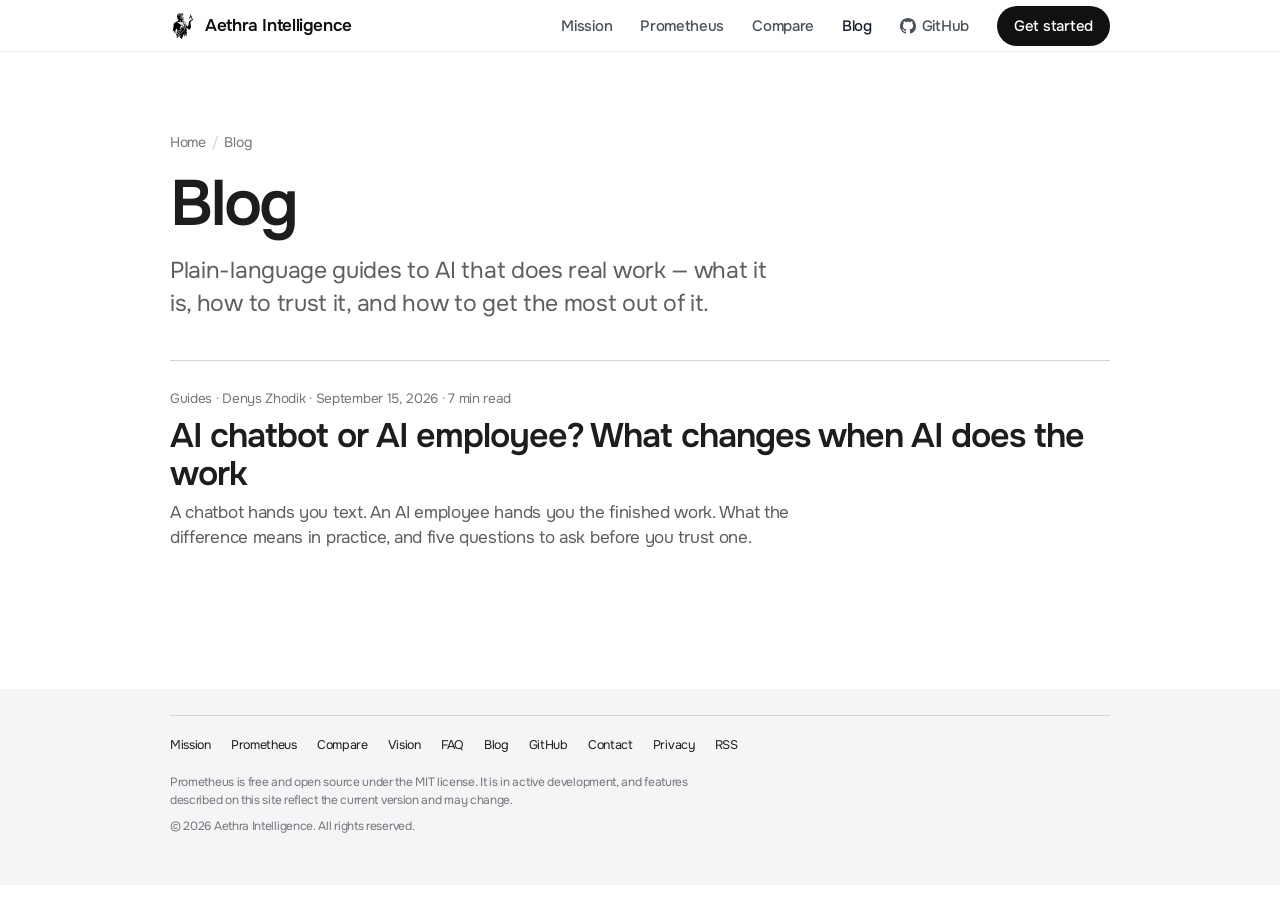
==== blog/index.html @ c2abdaa2 "first commit" ====
<!DOCTYPE html>
<html lang="en">
<head>
<meta charset="utf-8">
<meta name="viewport" content="width=device-width, initial-scale=1">
<title>Blog — Guides to AI That Does Real Work | Aethra Intelligence</title>
<meta name="description" content="Plain-language guides from Aethra Intelligence on AI employees, AI agents, running AI on your own computer and getting real work done with Prometheus.">
<link rel="canonical" href="https://aethraintelligence.com/blog/">
<meta name="robots" content="index, follow, max-image-preview:large, max-snippet:-1">
<meta name="theme-color" content="#ffffff">

<meta property="og:type" content="website">
<meta property="og:site_name" content="Aethra Intelligence">
<meta property="og:locale" content="en_US">
<meta property="og:url" content="https://aethraintelligence.com/blog/">
<meta property="og:title" content="Blog — Guides to AI That Does Real Work">
<meta property="og:description" content="Plain-language guides from Aethra Intelligence on AI employees, AI agents, running AI on your own computer and getting real work done with Prometheus.">
<meta property="og:image" content="https://aethraintelligence.com/assets/img/og-default.png">
<meta property="og:image:width" content="1200">
<meta property="og:image:height" content="630">
<meta name="twitter:card" content="summary_large_image">

<link rel="icon" href="../favicon.svg" type="image/svg+xml">
<link rel="icon" href="../favicon-32.png" sizes="32x32" type="image/png">
<link rel="apple-touch-icon" href="../apple-touch-icon.png">
<link rel="manifest" href="../site.webmanifest">
<link rel="alternate" type="application/rss+xml" title="Aethra Intelligence Blog" href="../feed.xml">
<link rel="preload" href="../assets/fonts/onest-latin-wght-normal.woff2" as="font" type="font/woff2" crossorigin>
<link rel="stylesheet" href="../assets/css/site.css">

<script type="application/ld+json">
{
  "@context": "https://schema.org",
  "@graph": [
    {
      "@type": "Blog",
      "@id": "https://aethraintelligence.com/blog/#blog",
      "name": "Aethra Intelligence Blog",
      "url": "https://aethraintelligence.com/blog/",
      "inLanguage": "en",
      "publisher": { "@id": "https://aethraintelligence.com/#organization" },
      "blogPost": [
        { "@type": "BlogPosting", "headline": "AI chatbot or AI employee? What changes when AI does the work", "url": "https://aethraintelligence.com/blog/ai-chatbot-vs-ai-employee/", "datePublished": "2026-09-15T09:00:00Z", "author": { "@type": "Person", "@id": "https://aethraintelligence.com/authors/denys-zhodik/#person", "name": "Denys Zhodik", "url": "https://aethraintelligence.com/authors/denys-zhodik/" } }
      ]
    },
    {
      "@type": "BreadcrumbList",
      "itemListElement": [
        { "@type": "ListItem", "position": 1, "name": "Home", "item": "https://aethraintelligence.com/" },
        { "@type": "ListItem", "position": 2, "name": "Blog" }
      ]
    }
  ]
}
</script>
</head>
<body>
<a class="skip" href="#main">Skip to content</a>

<header class="top">
  <div class="w">
    <a class="brand" href="../" aria-label="Aethra Intelligence home">
      <img class="brand-mark on-light" src="../assets/brand/logo.svg" alt="" width="26" height="26"><img class="brand-mark on-dark" src="../assets/brand/logo-white.svg" alt="" width="26" height="26">
      Aethra Intelligence
    </a>
    <nav class="desknav" aria-label="Main">
      <a href="../#mission">Mission</a>
      <a href="../#prometheus">Prometheus</a>
      <a href="../#compare">Compare</a>
      <a href="../blog/" aria-current="page">Blog</a>
      <a class="gh" href="https://github.com/ysz7/Prometheus" rel="noopener">
        <svg viewBox="0 0 16 16" aria-hidden="true"><path fill="currentColor" d="M8 0C3.58 0 0 3.58 0 8c0 3.54 2.29 6.53 5.47 7.59.4.07.55-.17.55-.38 0-.19-.01-.82-.01-1.49-2.01.37-2.53-.49-2.69-.94-.09-.23-.48-.94-.82-1.13-.28-.15-.68-.52-.01-.53.63-.01 1.08.58 1.23.82.72 1.21 1.87.87 2.33.66.07-.52.28-.87.51-1.07-1.78-.2-3.64-.89-3.64-3.95 0-.87.31-1.59.82-2.15-.08-.2-.36-1.02.08-2.12 0 0 .67-.21 2.2.82.64-.18 1.32-.27 2-.27.68 0 1.36.09 2 .27 1.53-1.04 2.2-.82 2.2-.82.44 1.1.16 1.92.08 2.12.51.56.82 1.27.82 2.15 0 3.07-1.87 3.75-3.65 3.95.29.25.54.73.54 1.48 0 1.07-.01 1.93-.01 2.2 0 .21.15.46.55.38A8.013 8.013 0 0016 8c0-4.42-3.58-8-8-8z"/></svg>
        GitHub
      </a>
      <a class="pill pill-sm pill-ink" href="../#install">Get started</a>
    </nav>
    <button class="burger" id="burger" type="button" aria-expanded="false" aria-controls="menu">Menu</button>
  </div>
</header>

<nav class="menu" id="menu" aria-label="Menu" aria-hidden="true">
  <div class="menu-in">
    <a href="../#mission">Mission</a>
    <a href="../#prometheus">Prometheus</a>
    <a href="../#compare">Compare</a>
    <a href="../#install">Install</a>
    <a href="../#faq">FAQ</a>
    <a href="../blog/">Blog</a>
    <a class="gh" href="https://github.com/ysz7/Prometheus" rel="noopener">
      <svg viewBox="0 0 16 16" aria-hidden="true"><path fill="currentColor" d="M8 0C3.58 0 0 3.58 0 8c0 3.54 2.29 6.53 5.47 7.59.4.07.55-.17.55-.38 0-.19-.01-.82-.01-1.49-2.01.37-2.53-.49-2.69-.94-.09-.23-.48-.94-.82-1.13-.28-.15-.68-.52-.01-.53.63-.01 1.08.58 1.23.82.72 1.21 1.87.87 2.33.66.07-.52.28-.87.51-1.07-1.78-.2-3.64-.89-3.64-3.95 0-.87.31-1.59.82-2.15-.08-.2-.36-1.02.08-2.12 0 0 .67-.21 2.2.82.64-.18 1.32-.27 2-.27.68 0 1.36.09 2 .27 1.53-1.04 2.2-.82 2.2-.82.44 1.1.16 1.92.08 2.12.51.56.82 1.27.82 2.15 0 3.07-1.87 3.75-3.65 3.95.29.25.54.73.54 1.48 0 1.07-.01 1.93-.01 2.2 0 .21.15.46.55.38A8.013 8.013 0 0016 8c0-4.42-3.58-8-8-8z"/></svg>
      GitHub
    </a>
    <div class="m-cta"><a class="pill pill-ink" href="../#install">Get started</a></div>
  </div>
</nav>

<main id="main" class="page">
  <div class="w">
    <nav class="crumbs" aria-label="Breadcrumb">
      <ol>
        <li><a href="../">Home</a></li>
        <li aria-current="page">Blog</li>
      </ol>
    </nav>
    <h1 class="page-title">Blog</h1>
    <p class="lede">Plain-language guides to AI that does real work — what it is, how to trust it, and how to get the most out of it.</p>

    <!-- NEW ARTICLE: add an <li> at the TOP of this list (newest first). -->
    <ol class="post-list" reversed>
      <li>
        <a href="../blog/ai-chatbot-vs-ai-employee/">
          <p class="meta">Guides · Denys Zhodik · <time datetime="2026-09-15">September 15, 2026</time> · 7 min read</p>
          <h2>AI chatbot or AI employee? What changes when AI does the work</h2>
          <p>A chatbot hands you text. An AI employee hands you the finished work. What the difference means in practice, and five questions to ask before you trust one.</p>
        </a>
      </li>
    </ol>
  </div>
</main>

<footer>
  <div class="w">
    <div class="rule">
      <nav class="fnav" aria-label="Footer">
        <a href="../#mission">Mission</a>
        <a href="../#prometheus">Prometheus</a>
        <a href="../#compare">Compare</a>
        <a href="../#vision">Vision</a>
        <a href="../#faq">FAQ</a>
        <a href="../blog/">Blog</a>
        <a href="https://github.com/ysz7/Prometheus" rel="noopener">GitHub</a>
        <a href="mailto:support@aethraintelligence.com">Contact</a>
        <a href="../privacy/">Privacy</a>
        <a href="../feed.xml">RSS</a>
      </nav>
      <p>Prometheus is free and open source under the MIT license. It is in active development, and features described on this site reflect the current version and may change.</p>
      <p>© 2026 Aethra Intelligence. All rights reserved.</p>
    </div>
  </div>
</footer>

<script src="../assets/js/site.js" defer></script>
</body>
</html>
---- assets/css/site.css ----
/* Aethra Intelligence — one stylesheet for every page. */

@font-face{
  font-family:"Onest";font-style:normal;font-weight:100 900;font-display:swap;
  src:url("../fonts/onest-latin-wght-normal.woff2") format("woff2");
  unicode-range:U+0000-00FF,U+0131,U+0152-0153,U+02BB-02BC,U+02C6,U+02DA,U+02DC,U+0304,U+0308,U+0329,U+2000-206F,U+20AC,U+2122,U+2191,U+2193,U+2212,U+2215,U+FEFF,U+FFFD;
}
@font-face{
  font-family:"Onest";font-style:normal;font-weight:100 900;font-display:swap;
  src:url("../fonts/onest-latin-ext-wght-normal.woff2") format("woff2");
  unicode-range:U+0100-02BA,U+02BD-02C5,U+02C7-02CC,U+02CE-02D7,U+02DD-02FF,U+1D00-1DBF,U+1E00-1E9F,U+1EF2-1EFF,U+2020,U+20A0-20AB,U+20AD-20C0,U+2113,U+2C60-2C7F,U+A720-A7FF;
}

:root{
  --ink:#111113;
  --ink-hover:#000;
  --text:#1D1D1F;
  --grey:#5E5E63;
  --grey-2:#76767B;
  --panel:#F5F5F7;
  --hair:#D2D2D7;
  --sky-ink:#16212C;
  --sky-text:#34424F;
  --ok:#2E7D4F;
  --font:"Onest", -apple-system, BlinkMacSystemFont, "Helvetica Neue", Arial, sans-serif;
  --gut:20px;
  --max:1020px;
  --bar:48px;
}
@media (min-width:744px){ :root{ --gut:40px; --bar:52px; } }

*{box-sizing:border-box;-webkit-tap-highlight-color:transparent;}
html{-webkit-text-size-adjust:100%;scroll-behavior:smooth;scroll-padding-top:calc(var(--bar) + 12px);}
body{
  margin:0;background:#fff;color:var(--text);
  font-family:var(--font);
  font-size:17px;line-height:1.47;letter-spacing:-.018em;
  -webkit-font-smoothing:antialiased;
  overflow-x:hidden;
}
body.locked{overflow:hidden;}
a{color:inherit;text-decoration:none;}
img{display:block;max-width:100%;height:auto;}
:focus-visible{outline:2.5px solid var(--ink);outline-offset:3px;border-radius:6px;}

.w{width:100%;max-width:var(--max);margin:0 auto;padding:0 var(--gut);}
.sr-only{position:absolute;width:1px;height:1px;padding:0;margin:-1px;overflow:hidden;clip:rect(0,0,0,0);white-space:nowrap;border:0;}
.skip{position:fixed;left:12px;top:-60px;z-index:100;background:var(--ink);color:#fff;padding:10px 16px;border-radius:10px;font-size:15px;}
.skip:focus{top:12px;}

/* ── header ─────────────────── */
.top{
  position:fixed;left:0;right:0;top:0;z-index:80;height:var(--bar);
  background:rgba(255,255,255,.88);
  backdrop-filter:saturate(180%) blur(20px);
  -webkit-backdrop-filter:saturate(180%) blur(20px);
  border-bottom:1px solid rgba(0,0,0,.07);
  transition:background .35s ease, border-color .35s ease;
}
/* Over the hero the bar is see-through and its type is white, like the hero's.
   A soft shadow keeps white legible where the sky turns pale. */
.top.over{background:transparent;border-bottom-color:transparent;backdrop-filter:none;-webkit-backdrop-filter:none;}
.top.over .brand,.top.over .burger,.top.over .desknav a:not(.pill){color:#fff;text-shadow:0 1px 10px rgba(30,45,62,.35);}
.top.over .desknav a:not(.pill){color:rgba(255,255,255,.92);}
.top.over .desknav a:not(.pill):hover{color:#fff;}
.top.over .gh svg{filter:drop-shadow(0 1px 6px rgba(30,45,62,.35));}
.top .w{display:flex;align-items:center;justify-content:space-between;height:var(--bar);}
.brand{display:inline-flex;align-items:center;gap:9px;font-size:16px;font-weight:600;letter-spacing:-.022em;color:var(--ink);}
.brand-mark{width:26px;height:26px;flex:none;}
.brand .on-dark{display:none;}
.top.over .brand .on-light{display:none;}
.top.over .brand .on-dark{display:block;filter:drop-shadow(0 1px 6px rgba(30,45,62,.35));}
@media (min-width:744px){.brand{font-size:17px;}}
.burger{
  -webkit-appearance:none;appearance:none;
  background:none;border:0;padding:8px 0 8px 16px;margin:0;
  font-family:inherit;font-size:15px;font-weight:500;letter-spacing:-.018em;
  color:var(--text);cursor:pointer;min-width:52px;text-align:right;
}
.desknav{display:none;gap:28px;}
.desknav a{font-size:15px;font-weight:500;color:rgba(22,33,44,.78);transition:color .2s;}
.desknav a:hover,.desknav a[aria-current="page"]{color:var(--sky-ink);}
.desknav .gh{display:inline-flex;align-items:center;gap:6px;}
.gh svg{width:16px;height:16px;flex:none;}
.desknav a.pill-ink{color:#fff;}
.desknav a.pill-ink:hover{color:#fff;}
@media (min-width:1000px){
  .desknav{display:flex;align-items:center;}
  .burger{display:none;}
}

/* menu overlay */
.menu{
  position:fixed;left:0;right:0;top:var(--bar);bottom:0;z-index:75;
  background:#fff;padding:14px var(--gut) 40px;
  overflow-y:auto;visibility:hidden;
  opacity:0;transform:translateY(-8px);pointer-events:none;
  transition:opacity .26s ease, transform .26s cubic-bezier(.28,.11,.32,1), visibility 0s linear .26s;
}
.menu.open{opacity:1;transform:none;pointer-events:auto;visibility:visible;transition-delay:0s;}
.menu-in{max-width:var(--max);margin:0 auto;}
.menu a{
  display:flex;align-items:center;gap:10px;padding:15px 0;
  font-size:26px;font-weight:600;letter-spacing:-.028em;
  border-bottom:1px solid rgba(0,0,0,.07);
}
.menu .gh svg{width:22px;height:22px;}
.menu .m-cta{margin-top:26px;}
.menu .m-cta a{
  display:flex;width:100%;padding:14px 24px;border-bottom:0;
  font-size:16px;font-weight:500;letter-spacing:-.018em;
}

/* ── buttons ────────────────── */
.pill{
  display:inline-flex;align-items:center;justify-content:center;gap:8px;
  border-radius:980px;font-size:16px;font-weight:500;letter-spacing:-.018em;
  padding:12px 22px;transition:background .2s ease,border-color .2s ease,color .2s ease,box-shadow .2s ease;
  border:1px solid transparent;
}
.pill-sm{font-size:14px;padding:8px 16px;}
.pill-ink{background:var(--ink);color:#fff;}
.pill-ink:hover{background:var(--ink-hover);}
.pill-line{border-color:var(--hair);color:var(--text);}
.pill-line:hover{background:rgba(0,0,0,.045);}
.textlink{
  display:inline-flex;align-items:center;gap:6px;
  font-size:17px;font-weight:500;
  border-bottom:1px solid rgba(17,17,19,.25);padding-bottom:2px;
  transition:border-color .2s;
}
.textlink:hover{border-bottom-color:var(--ink);}
.chev{width:7px;height:11px;flex:none;}

/* ── hero ───────────────────── */
.hero{
  position:relative;overflow:hidden;text-align:center;color:var(--sky-ink);
  min-height:100svh;display:flex;flex-direction:column;justify-content:center;
  padding:calc(var(--bar) + 56px) 0 min(30vh,240px);
  border-bottom-left-radius:clamp(24px,6vw,44px);
  border-bottom-right-radius:clamp(24px,6vw,44px);
  /* The sky stays blue down to the end of the subtitle (about 58% of the hero
     at every desktop size) and only then warms towards the hills. */
  background:
    linear-gradient(180deg,
      #6C8DAF 0%,
      #7B9ABB 18%,
      #8FAAC6 34%,
      #9DB4CD 48%,
      #A5BCD2 57%,
      #B0C3D4 63%,
      #BFCBD6 69%,
      #D2D5D5 75%,
      #E1DCD3 81%,
      #E8E1D3 88%,
      #EBE3D3 100%);
}
.hills{position:absolute;left:0;right:0;bottom:-1px;width:100%;height:30%;min-height:150px;pointer-events:none;}
.hills svg{width:100%;height:100%;}
.hero .w{position:relative;z-index:2;}

.mark{display:block;margin:0 auto 24px;width:136px;height:136px;filter:drop-shadow(0 4px 22px rgba(30,45,62,.3));}
.hero .kicker{
  display:inline-block;margin:0 0 18px;padding:6px 14px;border-radius:980px;
  font-size:14px;font-weight:500;color:var(--sky-ink);
  background:rgba(255,255,255,.55);border:1px solid rgba(255,255,255,.7);
}
.hero h1{
  font-size:clamp(40px,11.6vw,84px);
  line-height:1.02;font-weight:600;letter-spacing:-.036em;
  margin:0 0 18px;color:#fff;
  text-shadow:0 1px 2px rgba(30,45,62,.18),0 4px 34px rgba(30,45,62,.34);
}
.hero .sub{
  font-size:18px;line-height:1.45;color:#fff;font-weight:500;
  text-shadow:0 1px 2px rgba(30,45,62,.35),0 2px 22px rgba(30,45,62,.5);
  margin:0 auto 28px;max-width:30ch;
}
.hero .btns{display:flex;flex-direction:column;gap:10px;align-items:stretch;}
.hero .btns .pill{width:100%;}
.pill-onsky{background:var(--sky-ink);color:#fff;box-shadow:0 8px 24px rgba(22,33,44,.18);}
.pill-onsky:hover{background:#000;}
.pill-glass{
  border-color:rgba(22,33,44,.18);color:var(--sky-ink);
  background:rgba(255,255,255,.62);
  backdrop-filter:blur(8px);-webkit-backdrop-filter:blur(8px);
}
.pill-glass:hover{background:rgba(255,255,255,.9);border-color:rgba(22,33,44,.3);}
@media (min-width:520px){
  .hero .btns{flex-direction:row;justify-content:center;}
  .hero .btns .pill{width:auto;}
}
@media (min-width:744px){
  .hero .sub{font-size:21px;max-width:38ch;margin-bottom:34px;}
  .mark{width:176px;height:176px;margin-bottom:28px;}
}

/* ── sections ───────────────── */
section{padding:64px 0;}
.panel{background:var(--panel);}
@media (min-width:744px){section{padding:110px 0;}}

.eyebrow{font-size:19px;font-weight:600;letter-spacing:-.022em;margin:0 0 6px;}
h2{
  font-size:clamp(32px,8.6vw,58px);
  line-height:1.06;font-weight:600;letter-spacing:-.032em;margin:0 0 24px;
}
@media (min-width:744px){.eyebrow{font-size:24px;} h2{margin-bottom:34px;}}

.copy{font-size:18px;line-height:1.46;color:var(--grey);margin:0 0 22px;max-width:36ch;}
.copy b{color:var(--text);font-weight:600;}
@media (min-width:744px){.copy{font-size:20px;max-width:54ch;margin-bottom:26px;}}

/* ── stats ──────────────────── */
.stats{margin-top:40px;display:grid;gap:30px;}
.stat .big{font-size:clamp(30px,8vw,38px);line-height:1.05;font-weight:600;letter-spacing:-.032em;margin:0 0 4px;}
.stat .cap{font-size:15px;color:var(--text);margin:0;}
@media (min-width:744px){
  .stats{grid-template-columns:repeat(3,1fr);gap:40px;margin-top:56px;}
  .stat .cap{font-size:17px;}
}

/* ── prometheus ─────────────── */
.prom-name{
  font-size:clamp(40px,11.6vw,80px);
  line-height:1.02;font-weight:600;letter-spacing:-.036em;margin:0 0 6px;
}
.prom-tag{
  font-size:clamp(20px,5.2vw,30px);
  line-height:1.18;font-weight:500;letter-spacing:-.026em;
  color:var(--grey);margin:0 0 26px;
}

/* Screenshots are of a desktop window, so the frames are landscape. */
.shots-wrap{margin:34px 0 44px;overflow:hidden;}
.shots{
  display:flex;gap:16px;overflow-x:auto;
  padding:0 var(--gut) 6px;
  scroll-snap-type:x mandatory;-webkit-overflow-scrolling:touch;scrollbar-width:none;
}
.shots::-webkit-scrollbar{display:none;}
.shot{flex:0 0 min(86%,520px);scroll-snap-align:center;margin:0;}
.shot-img{
  aspect-ratio:16/10;border-radius:16px;background:var(--panel);
  border:1px solid var(--hair);
  display:grid;place-items:center;
  color:var(--grey-2);font-size:13px;
  margin-bottom:14px;overflow:hidden;
}
.shot-img img{width:100%;height:100%;object-fit:cover;object-position:top left;}
.shot figcaption{font-size:15px;color:var(--grey);line-height:1.44;}
.shot figcaption b{display:block;color:var(--text);font-weight:600;font-size:16.5px;letter-spacing:-.02em;margin-bottom:4px;}
@media (min-width:744px){
  .shots{max-width:var(--max);margin:0 auto;}
  .shot{flex:0 0 440px;}
  .prom-tag{margin-bottom:30px;}
}

/* ── facts ──────────────────── */
.facts{margin-top:44px;}
.fact{padding:24px 0;border-top:1px solid var(--hair);}
.fact h3{font-size:clamp(22px,5.6vw,30px);font-weight:600;letter-spacing:-.028em;line-height:1.14;margin:0 0 7px;}
.fact p{margin:0;font-size:16.5px;color:var(--grey);line-height:1.46;max-width:50ch;}

/* ── how it works: a task window ── */
.how{display:grid;gap:34px;align-items:start;}
@media (min-width:900px){.how{grid-template-columns:1fr 1.1fr;gap:56px;}}
.how-steps{list-style:none;margin:0;padding:0;counter-reset:how;}
.how-steps li{counter-increment:how;position:relative;padding:0 0 22px 46px;}
.how-steps li::before{
  content:counter(how);position:absolute;left:0;top:0;
  width:30px;height:30px;border-radius:50%;display:grid;place-items:center;
  background:var(--ink);color:#fff;font-size:14px;font-weight:600;
}
.how-steps h3{font-size:20px;font-weight:600;letter-spacing:-.024em;margin:2px 0 4px;}
.how-steps p{margin:0;color:var(--grey);font-size:16px;}

.frame{background:#fff;border-radius:20px;overflow:hidden;box-shadow:0 1px 0 rgba(0,0,0,.04),0 20px 50px rgba(0,0,0,.06);}
.win-bar{display:flex;align-items:center;gap:6px;padding:12px 15px;border-bottom:1px solid rgba(0,0,0,.07);}
.d{width:8px;height:8px;border-radius:50%;background:#DADBDF;}
.win-name{margin-left:6px;font-size:12.5px;color:var(--grey-2);}
.win-body{padding:18px 15px 22px;}
@media (min-width:744px){.win-body{padding:24px 24px 28px;}}
.ask{background:var(--panel);border-radius:13px;padding:13px 14px;font-size:15px;line-height:1.42;margin:0 0 16px;}
.steps{list-style:none;margin:0;padding:0;}
.steps li{
  display:flex;gap:10px;align-items:flex-start;
  padding:12px 0;font-size:14.5px;line-height:1.45;color:var(--grey);
  border-top:1px solid rgba(0,0,0,.06);
}
.steps li:first-child{border-top:0;padding-top:0;}
.steps b{color:var(--text);font-weight:600;}
.badge{flex:none;margin-top:1px;width:18px;height:18px;border-radius:50%;display:grid;place-items:center;background:var(--ink);}
.badge svg{width:10px;height:10px;}
.badge.wait{background:#E8E8EB;}
.badge.wait i{width:5px;height:5px;border-radius:50%;background:#86868B;display:block;}
.wait-txt{color:var(--text);font-weight:600;}
.approve{display:flex;gap:8px;margin-top:16px;flex-wrap:wrap;}
.approve span{cursor:default;}

/* ── capabilities ───────────── */
.caps{display:grid;gap:14px;margin-top:40px;}
@media (min-width:640px){.caps{grid-template-columns:repeat(2,1fr);}}
@media (min-width:960px){.caps{grid-template-columns:repeat(3,1fr);}}
.cap-card{background:#fff;border-radius:18px;padding:24px 22px;}
.panel .cap-card{background:#fff;}
section:not(.panel) .cap-card{background:var(--panel);}
.cap-card h3{font-size:19px;font-weight:600;letter-spacing:-.022em;line-height:1.2;margin:0 0 6px;}
.cap-card p{margin:0;font-size:15.5px;color:var(--grey);line-height:1.45;}
.cap-ico{width:34px;height:34px;border-radius:10px;background:var(--ink);display:grid;place-items:center;margin-bottom:16px;}
.cap-ico svg{width:18px;height:18px;}

/* ── compare ────────────────── */
.adv{display:grid;gap:0;margin:40px 0 48px;}
@media (min-width:744px){.adv{grid-template-columns:repeat(2,1fr);column-gap:48px;}}
.adv .fact h3{font-size:clamp(20px,4.6vw,24px);}
.table-wrap{overflow-x:auto;-webkit-overflow-scrolling:touch;border-radius:18px;background:#fff;border:1px solid var(--hair);}
.compare{width:100%;min-width:680px;border-collapse:collapse;font-size:15px;}
.compare caption{text-align:left;padding:18px 20px 0;font-size:13px;color:var(--grey-2);caption-side:bottom;padding-bottom:18px;}
.compare th,.compare td{padding:14px 16px;text-align:center;border-bottom:1px solid rgba(0,0,0,.06);vertical-align:middle;}
.compare thead th{font-size:14px;font-weight:600;color:var(--text);background:var(--panel);}
.compare thead th.us{background:var(--ink);color:#fff;}
.compare tbody th{text-align:left;font-weight:500;color:var(--text);width:34%;}
.compare td{color:var(--grey);}
.compare td.us{background:rgba(17,17,19,.03);color:var(--text);font-weight:600;}
.yes,.no,.some{display:inline-flex;align-items:center;gap:6px;white-space:nowrap;}
.yes::before,.no::before,.some::before{content:"";width:8px;height:8px;border-radius:50%;flex:none;}
.yes::before{background:var(--ok);}
.no::before{background:#C9C9CE;}
.some::before{background:linear-gradient(90deg,var(--ok) 50%,#C9C9CE 50%);}

/* ── faq ────────────────────── */
.faq{margin-top:34px;max-width:780px;}
.faq details{border-top:1px solid var(--hair);}
.faq details:last-child{border-bottom:1px solid var(--hair);}
.faq summary{
  list-style:none;cursor:pointer;padding:20px 36px 20px 0;position:relative;
  font-size:clamp(18px,4.4vw,21px);font-weight:600;letter-spacing:-.022em;line-height:1.3;
}
.faq summary::-webkit-details-marker{display:none;}
.faq summary::after{
  content:"";position:absolute;right:6px;top:50%;width:10px;height:10px;margin-top:-7px;
  border-right:2px solid var(--grey);border-bottom:2px solid var(--grey);transform:rotate(45deg);
  transition:transform .2s ease;
}
.faq details[open] summary::after{transform:rotate(225deg);margin-top:-2px;}
.faq .a{padding:0 0 22px;color:var(--grey);font-size:16.5px;max-width:64ch;}
.faq .a p{margin:0 0 10px;}
.faq .a a{color:var(--text);border-bottom:1px solid rgba(17,17,19,.25);}

/* ── rail ───────────────────── */
.rail-head{display:flex;align-items:baseline;justify-content:space-between;gap:16px;margin-bottom:20px;}
.rail-head h2{margin:0;font-size:clamp(26px,6.6vw,40px);}
.rail-head .textlink{font-size:15px;white-space:nowrap;}
.cards{display:grid;gap:14px;}
@media (min-width:744px){.cards{grid-template-columns:repeat(3,1fr);}}
.card{
  background:var(--panel);border-radius:18px;padding:24px 22px 26px;
  display:flex;flex-direction:column;transition:transform .2s ease, box-shadow .2s ease;
}
a.card:hover{transform:translateY(-2px);box-shadow:0 14px 34px rgba(0,0,0,.07);}
.card .kicker{font-size:12.5px;font-weight:600;color:var(--grey-2);margin:0 0 9px;}
.card h3{font-size:22px;font-weight:600;letter-spacing:-.026em;line-height:1.16;margin:0 0 9px;}
.card p{font-size:15.5px;color:var(--grey);margin:0 0 18px;line-height:1.45;}
.card .meta{margin-top:auto;font-size:13px;color:var(--grey-2);}
.card.soon{background:transparent;border:1px dashed var(--hair);}

/* ── close ──────────────────── */
.close{text-align:center;}
.close .copy{margin-left:auto;margin-right:auto;}
.btns-c{display:flex;flex-direction:column;gap:10px;}
@media (min-width:520px){.btns-c{flex-direction:row;justify-content:center;}}

/* ── footer ─────────────────── */
footer{background:var(--panel);padding:26px 0 42px;font-size:12px;color:var(--grey-2);}
footer .rule{border-top:1px solid var(--hair);padding-top:20px;}
.fnav{display:flex;flex-wrap:wrap;gap:10px 20px;margin:0 0 18px;}
.fnav a{color:var(--text);font-size:12.5px;}
.fnav a:hover{text-decoration:underline;}
footer p{margin:0 0 8px;line-height:1.5;max-width:70ch;}

/* ── inner pages (blog, article, privacy) ── */
.page{padding:calc(var(--bar) + 48px) 0 72px;}
@media (min-width:744px){.page{padding:calc(var(--bar) + 80px) 0 110px;}}
.crumbs{font-size:14px;color:var(--grey-2);margin:0 0 18px;}
.crumbs ol{list-style:none;display:flex;flex-wrap:wrap;gap:6px;margin:0;padding:0;}
.crumbs li+li::before{content:"/";margin-right:6px;color:var(--hair);}
.crumbs a:hover{color:var(--text);}
.page-title{font-size:clamp(36px,9vw,64px);line-height:1.04;font-weight:600;letter-spacing:-.034em;margin:0 0 18px;}
.lede{font-size:clamp(19px,4.6vw,23px);line-height:1.42;color:var(--grey);margin:0 0 30px;max-width:40ch;}

.post-list{list-style:none;margin:40px 0 0;padding:0;}
.post-list li{border-top:1px solid var(--hair);}
.post-list a{display:block;padding:28px 0;}
.post-list .meta{font-size:13.5px;color:var(--grey-2);margin:0 0 8px;}
.post-list h2{font-size:clamp(24px,5.6vw,34px);line-height:1.12;margin:0 0 8px;letter-spacing:-.028em;}
.post-list p{margin:0;color:var(--grey);max-width:62ch;}
.post-list a:hover h2{text-decoration:underline;text-decoration-thickness:1.5px;text-underline-offset:4px;}

.article{max-width:720px;margin:0 auto;}
.article .page-title{font-size:clamp(32px,6.4vw,50px);line-height:1.08;}
.article .meta{font-size:14px;color:var(--grey-2);margin:0 0 34px;display:flex;flex-wrap:wrap;gap:4px 14px;}
.prose{font-size:18.5px;line-height:1.62;color:#2A2A2E;}
.prose>*:first-child{margin-top:0;}
.prose p,.prose ul,.prose ol,.prose table{margin:0 0 22px;}
.prose h2{font-size:clamp(26px,6vw,34px);line-height:1.15;margin:52px 0 16px;letter-spacing:-.028em;}
.prose h3{font-size:22px;line-height:1.25;margin:34px 0 10px;letter-spacing:-.022em;font-weight:600;}
.prose ul,.prose ol{padding-left:1.25em;}
.prose li{margin:0 0 8px;}
.prose a{color:var(--ink);border-bottom:1px solid rgba(17,17,19,.3);}
.prose a:hover{border-bottom-color:var(--ink);}
.prose strong{color:var(--text);}
.prose blockquote{margin:30px 0;padding:4px 0 4px 22px;border-left:3px solid var(--ink);font-size:21px;line-height:1.45;color:var(--text);}
.prose .tldr{background:var(--panel);border-radius:16px;padding:20px 22px;margin:0 0 34px;font-size:17px;}
.prose .tldr p{margin:0;}
.prose .tldr b{display:block;margin-bottom:6px;}
.prose table{width:100%;border-collapse:collapse;font-size:16px;}
.prose th,.prose td{text-align:left;padding:12px 10px;border-bottom:1px solid var(--hair);vertical-align:top;}
.prose th{font-weight:600;color:var(--text);}
.prose .table-wrap{margin:0 0 22px;border-radius:14px;}
.prose .table-wrap table{margin:0;min-width:560px;}
.post-cta{margin-top:56px;padding:28px 26px;border-radius:20px;background:var(--panel);}
.post-cta h2{font-size:26px;margin:0 0 8px;}
.post-cta p{margin:0 0 18px;color:var(--grey);}

@media (prefers-reduced-motion:reduce){
  html{scroll-behavior:auto;}
  *{transition-duration:.001ms!important;}
}

/* ── install ────────────────── */
.dark{background:var(--ink);color:#F5F5F7;}
.dark .copy{color:#A1A1A6;}
.dark .copy b{color:#fff;}
.dark .textlink{border-bottom-color:rgba(255,255,255,.35);}
.dark .textlink:hover{border-bottom-color:#fff;}
.dark :focus-visible{outline-color:#fff;}
code{font-family:ui-monospace,SFMono-Regular,Menlo,Consolas,monospace;font-size:.9em;letter-spacing:0;}
.faq code{background:rgba(0,0,0,.06);padding:2px 6px;border-radius:6px;word-break:break-word;}
.cmd{
  display:flex;align-items:center;gap:12px;margin:8px 0 44px;
  background:#1E1E21;border:1px solid rgba(255,255,255,.12);border-radius:16px;
  padding:14px 14px 14px 20px;max-width:860px;
}
/* The command wraps rather than scrolls: a hidden tail is a command people paste half of. */
.cmd code{flex:1;min-width:0;color:#fff;font-size:15px;line-height:1.55;white-space:pre-wrap;overflow-wrap:anywhere;}
.cmd code::before{content:"$ ";color:#6E6E73;}
.copy-btn{
  -webkit-appearance:none;appearance:none;flex:none;cursor:pointer;
  font-family:inherit;font-size:14px;font-weight:500;letter-spacing:-.01em;
  color:var(--ink);background:#fff;border:0;border-radius:980px;padding:8px 16px;
  transition:background .2s ease;
}
.copy-btn:hover{background:#E8E8ED;}
.copy-btn.done{background:#34C77B;color:#062B16;}
.cmd-sm{margin:12px 0 0;padding:10px 10px 10px 16px;border-radius:12px;}
.cmd-sm code{font-size:14px;}
.article .post-list .meta{display:block;margin:0 0 8px;font-size:13.5px;}
.install-grid{display:grid;gap:0;}
@media (min-width:900px){.install-grid{grid-template-columns:repeat(3,1fr);column-gap:36px;}}
.install-step{padding:22px 0;border-top:1px solid rgba(255,255,255,.14);min-width:0;}
.install-step h3{font-size:20px;font-weight:600;letter-spacing:-.022em;margin:0 0 6px;color:#fff;}
.install-step p{margin:0;font-size:16px;color:#A1A1A6;line-height:1.5;}
.install-step p a{color:#fff;border-bottom:1px solid rgba(255,255,255,.3);}
.install-step p code{color:#fff;}
.install-more{margin:28px 0 0;}

/* ── authors ────────────────── */
.byline a{color:var(--text);border-bottom:1px solid rgba(17,17,19,.25);}
.author-card{display:flex;gap:18px;align-items:flex-start;margin-top:48px;padding-top:28px;border-top:1px solid var(--hair);}
.avatar{
  flex:none;width:56px;height:56px;border-radius:50%;display:grid;place-items:center;
  background:linear-gradient(160deg,#8DA5BD,#DEDFD8);color:var(--sky-ink);font-weight:600;font-size:19px;letter-spacing:-.02em;
}
.author-card .who{margin:0 0 2px;font-size:13px;color:var(--grey-2);}
.author-card h2{font-size:21px;margin:0 0 6px;letter-spacing:-.022em;}
.author-card h2 a:hover{text-decoration:underline;}
.author-card p{margin:0 0 10px;color:var(--grey);font-size:16px;}
.author-links{display:flex;flex-wrap:wrap;gap:8px 18px;font-size:15px;}
.author-links a{border-bottom:1px solid rgba(17,17,19,.25);}
.author-head{display:flex;gap:22px;align-items:center;margin-bottom:22px;}
.author-head .avatar{width:84px;height:84px;font-size:28px;}
.author-head .page-title{margin:0;}
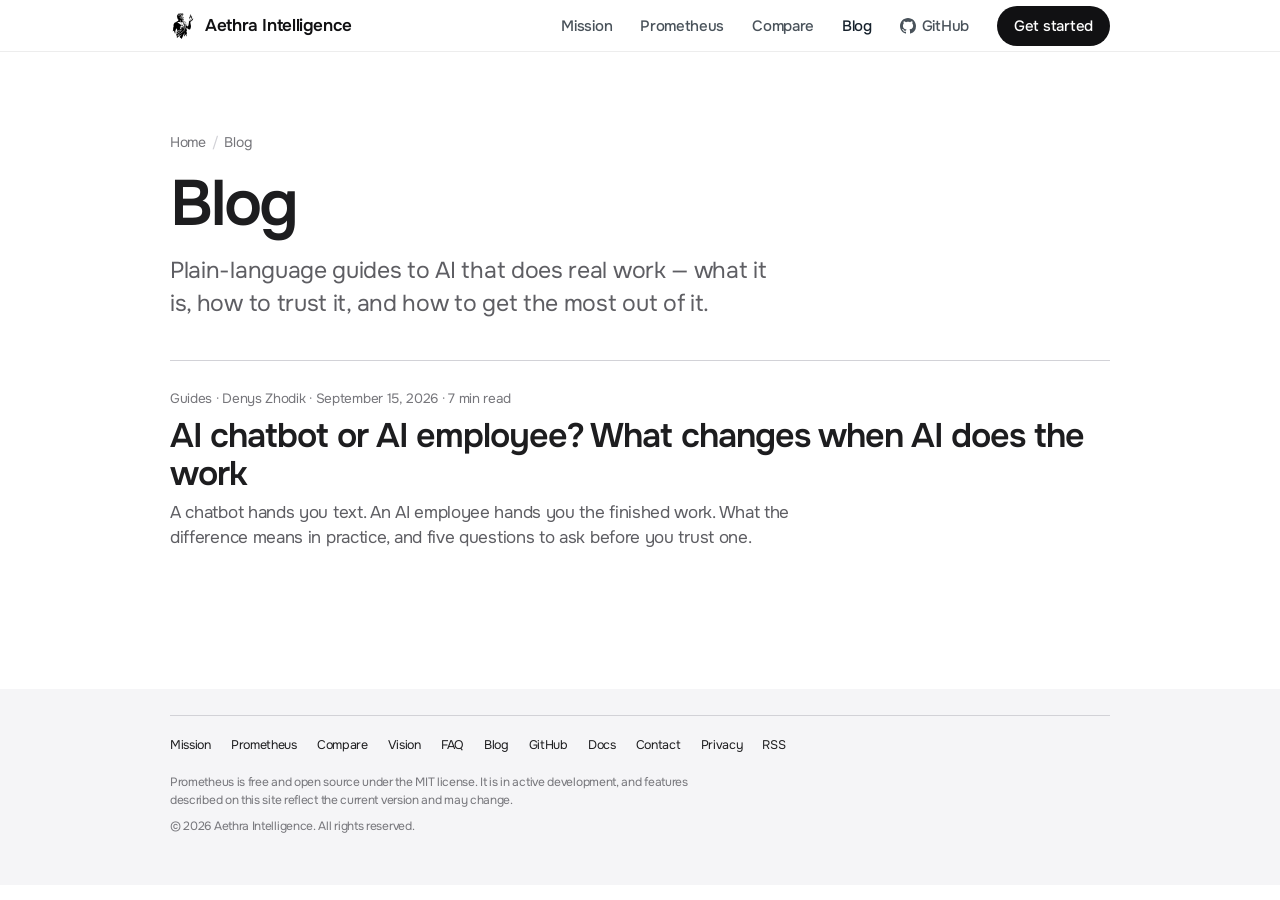
==== commit 130b5ae1: "add link documentation" ====
--- a/blog/index.html
+++ b/blog/index.html
@@ -129,6 +129,7 @@
         <a href="../#faq">FAQ</a>
         <a href="../blog/">Blog</a>
         <a href="https://github.com/ysz7/Prometheus" rel="noopener">GitHub</a>
+        <a href="https://ysz7.github.io/Prometheus/" rel="noopener">Docs</a>
         <a href="mailto:support@aethraintelligence.com">Contact</a>
         <a href="../privacy/">Privacy</a>
         <a href="../feed.xml">RSS</a>
